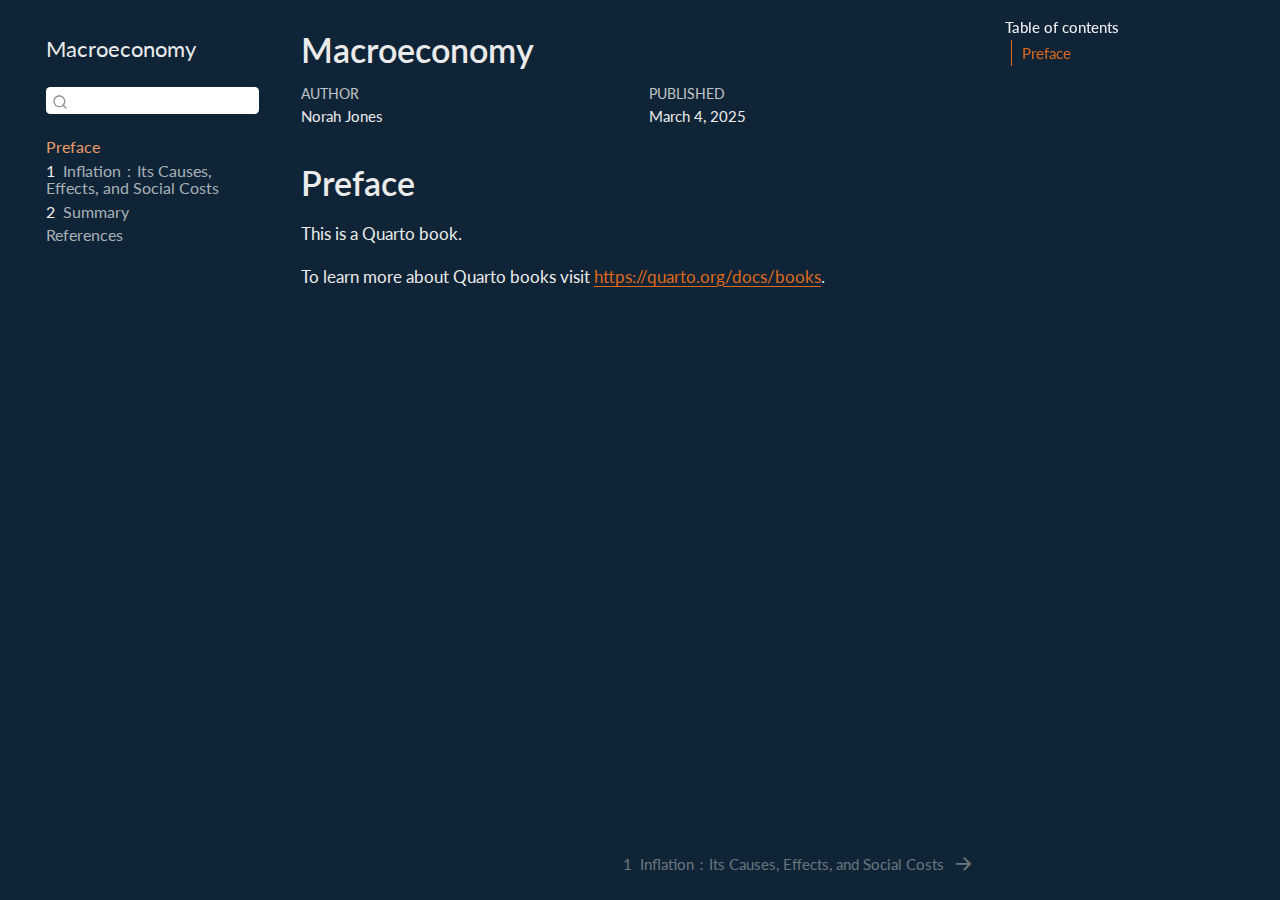
==== docs/index.html @ 6c6d7478 "2025-03-04" ====
<!DOCTYPE html>
<html xmlns="http://www.w3.org/1999/xhtml" lang="en" xml:lang="en"><head>

<meta charset="utf-8">
<meta name="generator" content="quarto-1.6.40">

<meta name="viewport" content="width=device-width, initial-scale=1.0, user-scalable=yes">

<meta name="author" content="Norah Jones">
<meta name="dcterms.date" content="2025-03-04">

<title>Macroeconomy</title>
<style>
code{white-space: pre-wrap;}
span.smallcaps{font-variant: small-caps;}
div.columns{display: flex; gap: min(4vw, 1.5em);}
div.column{flex: auto; overflow-x: auto;}
div.hanging-indent{margin-left: 1.5em; text-indent: -1.5em;}
ul.task-list{list-style: none;}
ul.task-list li input[type="checkbox"] {
  width: 0.8em;
  margin: 0 0.8em 0.2em -1em; /* quarto-specific, see https://github.com/quarto-dev/quarto-cli/issues/4556 */ 
  vertical-align: middle;
}
</style>


<script src="site_libs/quarto-nav/quarto-nav.js"></script>
<script src="site_libs/quarto-nav/headroom.min.js"></script>
<script src="site_libs/clipboard/clipboard.min.js"></script>
<script src="site_libs/quarto-search/autocomplete.umd.js"></script>
<script src="site_libs/quarto-search/fuse.min.js"></script>
<script src="site_libs/quarto-search/quarto-search.js"></script>
<meta name="quarto:offset" content="./">
<link href="./intro.html" rel="next">
<script src="site_libs/quarto-html/quarto.js"></script>
<script src="site_libs/quarto-html/popper.min.js"></script>
<script src="site_libs/quarto-html/tippy.umd.min.js"></script>
<script src="site_libs/quarto-html/anchor.min.js"></script>
<link href="site_libs/quarto-html/tippy.css" rel="stylesheet">
<link href="site_libs/quarto-html/quarto-syntax-highlighting-dark-8ea72dc5fed832574809a9c94082fbbb.css" rel="stylesheet" id="quarto-text-highlighting-styles">
<script src="site_libs/bootstrap/bootstrap.min.js"></script>
<link href="site_libs/bootstrap/bootstrap-icons.css" rel="stylesheet">
<link href="site_libs/bootstrap/bootstrap-e1132380c9e666ea8bafbb74da8850ab.min.css" rel="stylesheet" append-hash="true" id="quarto-bootstrap" data-mode="dark">
<script id="quarto-search-options" type="application/json">{
  "location": "sidebar",
  "copy-button": false,
  "collapse-after": 3,
  "panel-placement": "start",
  "type": "textbox",
  "limit": 50,
  "keyboard-shortcut": [
    "f",
    "/",
    "s"
  ],
  "show-item-context": false,
  "language": {
    "search-no-results-text": "No results",
    "search-matching-documents-text": "matching documents",
    "search-copy-link-title": "Copy link to search",
    "search-hide-matches-text": "Hide additional matches",
    "search-more-match-text": "more match in this document",
    "search-more-matches-text": "more matches in this document",
    "search-clear-button-title": "Clear",
    "search-text-placeholder": "",
    "search-detached-cancel-button-title": "Cancel",
    "search-submit-button-title": "Submit",
    "search-label": "Search"
  }
}</script>


</head>

<body class="nav-sidebar floating">

<div id="quarto-search-results"></div>
  <header id="quarto-header" class="headroom fixed-top">
  <nav class="quarto-secondary-nav">
    <div class="container-fluid d-flex">
      <button type="button" class="quarto-btn-toggle btn" data-bs-toggle="collapse" role="button" data-bs-target=".quarto-sidebar-collapse-item" aria-controls="quarto-sidebar" aria-expanded="false" aria-label="Toggle sidebar navigation" onclick="if (window.quartoToggleHeadroom) { window.quartoToggleHeadroom(); }">
        <i class="bi bi-layout-text-sidebar-reverse"></i>
      </button>
        <nav class="quarto-page-breadcrumbs" aria-label="breadcrumb"><ol class="breadcrumb"><li class="breadcrumb-item"><a href="./index.html">Preface</a></li></ol></nav>
        <a class="flex-grow-1" role="navigation" data-bs-toggle="collapse" data-bs-target=".quarto-sidebar-collapse-item" aria-controls="quarto-sidebar" aria-expanded="false" aria-label="Toggle sidebar navigation" onclick="if (window.quartoToggleHeadroom) { window.quartoToggleHeadroom(); }">      
        </a>
      <button type="button" class="btn quarto-search-button" aria-label="Search" onclick="window.quartoOpenSearch();">
        <i class="bi bi-search"></i>
      </button>
    </div>
  </nav>
</header>
<!-- content -->
<div id="quarto-content" class="quarto-container page-columns page-rows-contents page-layout-article">
<!-- sidebar -->
  <nav id="quarto-sidebar" class="sidebar collapse collapse-horizontal quarto-sidebar-collapse-item sidebar-navigation floating overflow-auto">
    <div class="pt-lg-2 mt-2 text-left sidebar-header">
    <div class="sidebar-title mb-0 py-0">
      <a href="./">Macroeconomy</a> 
    </div>
      </div>
        <div class="mt-2 flex-shrink-0 align-items-center">
        <div class="sidebar-search">
        <div id="quarto-search" class="" title="Search"></div>
        </div>
        </div>
    <div class="sidebar-menu-container"> 
    <ul class="list-unstyled mt-1">
        <li class="sidebar-item">
  <div class="sidebar-item-container"> 
  <a href="./index.html" class="sidebar-item-text sidebar-link active">
 <span class="menu-text">Preface</span></a>
  </div>
</li>
        <li class="sidebar-item">
  <div class="sidebar-item-container"> 
  <a href="./intro.html" class="sidebar-item-text sidebar-link">
 <span class="menu-text"><span class="chapter-number">1</span>&nbsp; <span class="chapter-title">Inflation：Its Causes, Effects, and Social Costs</span></span></a>
  </div>
</li>
        <li class="sidebar-item">
  <div class="sidebar-item-container"> 
  <a href="./summary.html" class="sidebar-item-text sidebar-link">
 <span class="menu-text"><span class="chapter-number">2</span>&nbsp; <span class="chapter-title">Summary</span></span></a>
  </div>
</li>
        <li class="sidebar-item">
  <div class="sidebar-item-container"> 
  <a href="./references.html" class="sidebar-item-text sidebar-link">
 <span class="menu-text">References</span></a>
  </div>
</li>
    </ul>
    </div>
</nav>
<div id="quarto-sidebar-glass" class="quarto-sidebar-collapse-item" data-bs-toggle="collapse" data-bs-target=".quarto-sidebar-collapse-item"></div>
<!-- margin-sidebar -->
    <div id="quarto-margin-sidebar" class="sidebar margin-sidebar">
        <nav id="TOC" role="doc-toc" class="toc-active">
    <h2 id="toc-title">Table of contents</h2>
   
  <ul>
  <li><a href="#preface" id="toc-preface" class="nav-link active" data-scroll-target="#preface">Preface</a></li>
  </ul>
</nav>
    </div>
<!-- main -->
<main class="content" id="quarto-document-content">

<header id="title-block-header" class="quarto-title-block default">
<div class="quarto-title">
<h1 class="title">Macroeconomy</h1>
</div>



<div class="quarto-title-meta">

    <div>
    <div class="quarto-title-meta-heading">Author</div>
    <div class="quarto-title-meta-contents">
             <p>Norah Jones </p>
          </div>
  </div>
    
    <div>
    <div class="quarto-title-meta-heading">Published</div>
    <div class="quarto-title-meta-contents">
      <p class="date">March 4, 2025</p>
    </div>
  </div>
  
    
  </div>
  


</header>


<section id="preface" class="level1 unnumbered">
<h1 class="unnumbered">Preface</h1>
<p>This is a Quarto book.</p>
<p>To learn more about Quarto books visit <a href="https://quarto.org/docs/books" class="uri">https://quarto.org/docs/books</a>.</p>


</section>

</main> <!-- /main -->
<script id="quarto-html-after-body" type="application/javascript">
window.document.addEventListener("DOMContentLoaded", function (event) {
  const toggleBodyColorMode = (bsSheetEl) => {
    const mode = bsSheetEl.getAttribute("data-mode");
    const bodyEl = window.document.querySelector("body");
    if (mode === "dark") {
      bodyEl.classList.add("quarto-dark");
      bodyEl.classList.remove("quarto-light");
    } else {
      bodyEl.classList.add("quarto-light");
      bodyEl.classList.remove("quarto-dark");
    }
  }
  const toggleBodyColorPrimary = () => {
    const bsSheetEl = window.document.querySelector("link#quarto-bootstrap");
    if (bsSheetEl) {
      toggleBodyColorMode(bsSheetEl);
    }
  }
  toggleBodyColorPrimary();  
  const icon = "";
  const anchorJS = new window.AnchorJS();
  anchorJS.options = {
    placement: 'right',
    icon: icon
  };
  anchorJS.add('.anchored');
  const isCodeAnnotation = (el) => {
    for (const clz of el.classList) {
      if (clz.startsWith('code-annotation-')) {                     
        return true;
      }
    }
    return false;
  }
  const onCopySuccess = function(e) {
    // button target
    const button = e.trigger;
    // don't keep focus
    button.blur();
    // flash "checked"
    button.classList.add('code-copy-button-checked');
    var currentTitle = button.getAttribute("title");
    button.setAttribute("title", "Copied!");
    let tooltip;
    if (window.bootstrap) {
      button.setAttribute("data-bs-toggle", "tooltip");
      button.setAttribute("data-bs-placement", "left");
      button.setAttribute("data-bs-title", "Copied!");
      tooltip = new bootstrap.Tooltip(button, 
        { trigger: "manual", 
          customClass: "code-copy-button-tooltip",
          offset: [0, -8]});
      tooltip.show();    
    }
    setTimeout(function() {
      if (tooltip) {
        tooltip.hide();
        button.removeAttribute("data-bs-title");
        button.removeAttribute("data-bs-toggle");
        button.removeAttribute("data-bs-placement");
      }
      button.setAttribute("title", currentTitle);
      button.classList.remove('code-copy-button-checked');
    }, 1000);
    // clear code selection
    e.clearSelection();
  }
  const getTextToCopy = function(trigger) {
      const codeEl = trigger.previousElementSibling.cloneNode(true);
      for (const childEl of codeEl.children) {
        if (isCodeAnnotation(childEl)) {
          childEl.remove();
        }
      }
      return codeEl.innerText;
  }
  const clipboard = new window.ClipboardJS('.code-copy-button:not([data-in-quarto-modal])', {
    text: getTextToCopy
  });
  clipboard.on('success', onCopySuccess);
  if (window.document.getElementById('quarto-embedded-source-code-modal')) {
    const clipboardModal = new window.ClipboardJS('.code-copy-button[data-in-quarto-modal]', {
      text: getTextToCopy,
      container: window.document.getElementById('quarto-embedded-source-code-modal')
    });
    clipboardModal.on('success', onCopySuccess);
  }
    var localhostRegex = new RegExp(/^(?:http|https):\/\/localhost\:?[0-9]*\//);
    var mailtoRegex = new RegExp(/^mailto:/);
      var filterRegex = new RegExp('/' + window.location.host + '/');
    var isInternal = (href) => {
        return filterRegex.test(href) || localhostRegex.test(href) || mailtoRegex.test(href);
    }
    // Inspect non-navigation links and adorn them if external
 	var links = window.document.querySelectorAll('a[href]:not(.nav-link):not(.navbar-brand):not(.toc-action):not(.sidebar-link):not(.sidebar-item-toggle):not(.pagination-link):not(.no-external):not([aria-hidden]):not(.dropdown-item):not(.quarto-navigation-tool):not(.about-link)');
    for (var i=0; i<links.length; i++) {
      const link = links[i];
      if (!isInternal(link.href)) {
        // undo the damage that might have been done by quarto-nav.js in the case of
        // links that we want to consider external
        if (link.dataset.originalHref !== undefined) {
          link.href = link.dataset.originalHref;
        }
      }
    }
  function tippyHover(el, contentFn, onTriggerFn, onUntriggerFn) {
    const config = {
      allowHTML: true,
      maxWidth: 500,
      delay: 100,
      arrow: false,
      appendTo: function(el) {
          return el.parentElement;
      },
      interactive: true,
      interactiveBorder: 10,
      theme: 'quarto',
      placement: 'bottom-start',
    };
    if (contentFn) {
      config.content = contentFn;
    }
    if (onTriggerFn) {
      config.onTrigger = onTriggerFn;
    }
    if (onUntriggerFn) {
      config.onUntrigger = onUntriggerFn;
    }
    window.tippy(el, config); 
  }
  const noterefs = window.document.querySelectorAll('a[role="doc-noteref"]');
  for (var i=0; i<noterefs.length; i++) {
    const ref = noterefs[i];
    tippyHover(ref, function() {
      // use id or data attribute instead here
      let href = ref.getAttribute('data-footnote-href') || ref.getAttribute('href');
      try { href = new URL(href).hash; } catch {}
      const id = href.replace(/^#\/?/, "");
      const note = window.document.getElementById(id);
      if (note) {
        return note.innerHTML;
      } else {
        return "";
      }
    });
  }
  const xrefs = window.document.querySelectorAll('a.quarto-xref');
  const processXRef = (id, note) => {
    // Strip column container classes
    const stripColumnClz = (el) => {
      el.classList.remove("page-full", "page-columns");
      if (el.children) {
        for (const child of el.children) {
          stripColumnClz(child);
        }
      }
    }
    stripColumnClz(note)
    if (id === null || id.startsWith('sec-')) {
      // Special case sections, only their first couple elements
      const container = document.createElement("div");
      if (note.children && note.children.length > 2) {
        container.appendChild(note.children[0].cloneNode(true));
        for (let i = 1; i < note.children.length; i++) {
          const child = note.children[i];
          if (child.tagName === "P" && child.innerText === "") {
            continue;
          } else {
            container.appendChild(child.cloneNode(true));
            break;
          }
        }
        if (window.Quarto?.typesetMath) {
          window.Quarto.typesetMath(container);
        }
        return container.innerHTML
      } else {
        if (window.Quarto?.typesetMath) {
          window.Quarto.typesetMath(note);
        }
        return note.innerHTML;
      }
    } else {
      // Remove any anchor links if they are present
      const anchorLink = note.querySelector('a.anchorjs-link');
      if (anchorLink) {
        anchorLink.remove();
      }
      if (window.Quarto?.typesetMath) {
        window.Quarto.typesetMath(note);
      }
      if (note.classList.contains("callout")) {
        return note.outerHTML;
      } else {
        return note.innerHTML;
      }
    }
  }
  for (var i=0; i<xrefs.length; i++) {
    const xref = xrefs[i];
    tippyHover(xref, undefined, function(instance) {
      instance.disable();
      let url = xref.getAttribute('href');
      let hash = undefined; 
      if (url.startsWith('#')) {
        hash = url;
      } else {
        try { hash = new URL(url).hash; } catch {}
      }
      if (hash) {
        const id = hash.replace(/^#\/?/, "");
        const note = window.document.getElementById(id);
        if (note !== null) {
          try {
            const html = processXRef(id, note.cloneNode(true));
            instance.setContent(html);
          } finally {
            instance.enable();
            instance.show();
          }
        } else {
          // See if we can fetch this
          fetch(url.split('#')[0])
          .then(res => res.text())
          .then(html => {
            const parser = new DOMParser();
            const htmlDoc = parser.parseFromString(html, "text/html");
            const note = htmlDoc.getElementById(id);
            if (note !== null) {
              const html = processXRef(id, note);
              instance.setContent(html);
            } 
          }).finally(() => {
            instance.enable();
            instance.show();
          });
        }
      } else {
        // See if we can fetch a full url (with no hash to target)
        // This is a special case and we should probably do some content thinning / targeting
        fetch(url)
        .then(res => res.text())
        .then(html => {
          const parser = new DOMParser();
          const htmlDoc = parser.parseFromString(html, "text/html");
          const note = htmlDoc.querySelector('main.content');
          if (note !== null) {
            // This should only happen for chapter cross references
            // (since there is no id in the URL)
            // remove the first header
            if (note.children.length > 0 && note.children[0].tagName === "HEADER") {
              note.children[0].remove();
            }
            const html = processXRef(null, note);
            instance.setContent(html);
          } 
        }).finally(() => {
          instance.enable();
          instance.show();
        });
      }
    }, function(instance) {
    });
  }
      let selectedAnnoteEl;
      const selectorForAnnotation = ( cell, annotation) => {
        let cellAttr = 'data-code-cell="' + cell + '"';
        let lineAttr = 'data-code-annotation="' +  annotation + '"';
        const selector = 'span[' + cellAttr + '][' + lineAttr + ']';
        return selector;
      }
      const selectCodeLines = (annoteEl) => {
        const doc = window.document;
        const targetCell = annoteEl.getAttribute("data-target-cell");
        const targetAnnotation = annoteEl.getAttribute("data-target-annotation");
        const annoteSpan = window.document.querySelector(selectorForAnnotation(targetCell, targetAnnotation));
        const lines = annoteSpan.getAttribute("data-code-lines").split(",");
        const lineIds = lines.map((line) => {
          return targetCell + "-" + line;
        })
        let top = null;
        let height = null;
        let parent = null;
        if (lineIds.length > 0) {
            //compute the position of the single el (top and bottom and make a div)
            const el = window.document.getElementById(lineIds[0]);
            top = el.offsetTop;
            height = el.offsetHeight;
            parent = el.parentElement.parentElement;
          if (lineIds.length > 1) {
            const lastEl = window.document.getElementById(lineIds[lineIds.length - 1]);
            const bottom = lastEl.offsetTop + lastEl.offsetHeight;
            height = bottom - top;
          }
          if (top !== null && height !== null && parent !== null) {
            // cook up a div (if necessary) and position it 
            let div = window.document.getElementById("code-annotation-line-highlight");
            if (div === null) {
              div = window.document.createElement("div");
              div.setAttribute("id", "code-annotation-line-highlight");
              div.style.position = 'absolute';
              parent.appendChild(div);
            }
            div.style.top = top - 2 + "px";
            div.style.height = height + 4 + "px";
            div.style.left = 0;
            let gutterDiv = window.document.getElementById("code-annotation-line-highlight-gutter");
            if (gutterDiv === null) {
              gutterDiv = window.document.createElement("div");
              gutterDiv.setAttribute("id", "code-annotation-line-highlight-gutter");
              gutterDiv.style.position = 'absolute';
              const codeCell = window.document.getElementById(targetCell);
              const gutter = codeCell.querySelector('.code-annotation-gutter');
              gutter.appendChild(gutterDiv);
            }
            gutterDiv.style.top = top - 2 + "px";
            gutterDiv.style.height = height + 4 + "px";
          }
          selectedAnnoteEl = annoteEl;
        }
      };
      const unselectCodeLines = () => {
        const elementsIds = ["code-annotation-line-highlight", "code-annotation-line-highlight-gutter"];
        elementsIds.forEach((elId) => {
          const div = window.document.getElementById(elId);
          if (div) {
            div.remove();
          }
        });
        selectedAnnoteEl = undefined;
      };
        // Handle positioning of the toggle
    window.addEventListener(
      "resize",
      throttle(() => {
        elRect = undefined;
        if (selectedAnnoteEl) {
          selectCodeLines(selectedAnnoteEl);
        }
      }, 10)
    );
    function throttle(fn, ms) {
    let throttle = false;
    let timer;
      return (...args) => {
        if(!throttle) { // first call gets through
            fn.apply(this, args);
            throttle = true;
        } else { // all the others get throttled
            if(timer) clearTimeout(timer); // cancel #2
            timer = setTimeout(() => {
              fn.apply(this, args);
              timer = throttle = false;
            }, ms);
        }
      };
    }
      // Attach click handler to the DT
      const annoteDls = window.document.querySelectorAll('dt[data-target-cell]');
      for (const annoteDlNode of annoteDls) {
        annoteDlNode.addEventListener('click', (event) => {
          const clickedEl = event.target;
          if (clickedEl !== selectedAnnoteEl) {
            unselectCodeLines();
            const activeEl = window.document.querySelector('dt[data-target-cell].code-annotation-active');
            if (activeEl) {
              activeEl.classList.remove('code-annotation-active');
            }
            selectCodeLines(clickedEl);
            clickedEl.classList.add('code-annotation-active');
          } else {
            // Unselect the line
            unselectCodeLines();
            clickedEl.classList.remove('code-annotation-active');
          }
        });
      }
  const findCites = (el) => {
    const parentEl = el.parentElement;
    if (parentEl) {
      const cites = parentEl.dataset.cites;
      if (cites) {
        return {
          el,
          cites: cites.split(' ')
        };
      } else {
        return findCites(el.parentElement)
      }
    } else {
      return undefined;
    }
  };
  var bibliorefs = window.document.querySelectorAll('a[role="doc-biblioref"]');
  for (var i=0; i<bibliorefs.length; i++) {
    const ref = bibliorefs[i];
    const citeInfo = findCites(ref);
    if (citeInfo) {
      tippyHover(citeInfo.el, function() {
        var popup = window.document.createElement('div');
        citeInfo.cites.forEach(function(cite) {
          var citeDiv = window.document.createElement('div');
          citeDiv.classList.add('hanging-indent');
          citeDiv.classList.add('csl-entry');
          var biblioDiv = window.document.getElementById('ref-' + cite);
          if (biblioDiv) {
            citeDiv.innerHTML = biblioDiv.innerHTML;
          }
          popup.appendChild(citeDiv);
        });
        return popup.innerHTML;
      });
    }
  }
});
</script>
<nav class="page-navigation">
  <div class="nav-page nav-page-previous">
  </div>
  <div class="nav-page nav-page-next">
      <a href="./intro.html" class="pagination-link" aria-label="Inflation：Its Causes, Effects, and Social Costs">
        <span class="nav-page-text"><span class="chapter-number">1</span>&nbsp; <span class="chapter-title">Inflation：Its Causes, Effects, and Social Costs</span></span> <i class="bi bi-arrow-right-short"></i>
      </a>
  </div>
</nav>
</div> <!-- /content -->




</body></html>
---- docs/site_libs/quarto-html/tippy.css ----
.tippy-box[data-animation=fade][data-state=hidden]{opacity:0}[data-tippy-root]{max-width:calc(100vw - 10px)}.tippy-box{position:relative;background-color:#333;color:#fff;border-radius:4px;font-size:14px;line-height:1.4;white-space:normal;outline:0;transition-property:transform,visibility,opacity}.tippy-box[data-placement^=top]>.tippy-arrow{bottom:0}.tippy-box[data-placement^=top]>.tippy-arrow:before{bottom:-7px;left:0;border-width:8px 8px 0;border-top-color:initial;transform-origin:center top}.tippy-box[data-placement^=bottom]>.tippy-arrow{top:0}.tippy-box[data-placement^=bottom]>.tippy-arrow:before{top:-7px;left:0;border-width:0 8px 8px;border-bottom-color:initial;transform-origin:center bottom}.tippy-box[data-placement^=left]>.tippy-arrow{right:0}.tippy-box[data-placement^=left]>.tippy-arrow:before{border-width:8px 0 8px 8px;border-left-color:initial;right:-7px;transform-origin:center left}.tippy-box[data-placement^=right]>.tippy-arrow{left:0}.tippy-box[data-placement^=right]>.tippy-arrow:before{left:-7px;border-width:8px 8px 8px 0;border-right-color:initial;transform-origin:center right}.tippy-box[data-inertia][data-state=visible]{transition-timing-function:cubic-bezier(.54,1.5,.38,1.11)}.tippy-arrow{width:16px;height:16px;color:#333}.tippy-arrow:before{content:"";position:absolute;border-color:transparent;border-style:solid}.tippy-content{position:relative;padding:5px 9px;z-index:1}
---- docs/site_libs/quarto-html/quarto-syntax-highlighting-dark-8ea72dc5fed832574809a9c94082fbbb.css ----
/* quarto syntax highlight colors */
:root {
  --quarto-hl-al-color: #f07178;
  --quarto-hl-an-color: #d4d0ab;
  --quarto-hl-at-color: #00e0e0;
  --quarto-hl-bn-color: #d4d0ab;
  --quarto-hl-bu-color: #abe338;
  --quarto-hl-ch-color: #abe338;
  --quarto-hl-co-color: #f8f8f2;
  --quarto-hl-cv-color: #ffd700;
  --quarto-hl-cn-color: #ffd700;
  --quarto-hl-cf-color: #ffa07a;
  --quarto-hl-dt-color: #ffa07a;
  --quarto-hl-dv-color: #d4d0ab;
  --quarto-hl-do-color: #f8f8f2;
  --quarto-hl-er-color: #f07178;
  --quarto-hl-ex-color: #00e0e0;
  --quarto-hl-fl-color: #d4d0ab;
  --quarto-hl-fu-color: #ffa07a;
  --quarto-hl-im-color: #abe338;
  --quarto-hl-in-color: #d4d0ab;
  --quarto-hl-kw-color: #ffa07a;
  --quarto-hl-op-color: #ffa07a;
  --quarto-hl-ot-color: #00e0e0;
  --quarto-hl-pp-color: #dcc6e0;
  --quarto-hl-re-color: #00e0e0;
  --quarto-hl-sc-color: #abe338;
  --quarto-hl-ss-color: #abe338;
  --quarto-hl-st-color: #abe338;
  --quarto-hl-va-color: #00e0e0;
  --quarto-hl-vs-color: #abe338;
  --quarto-hl-wa-color: #dcc6e0;
}

/* other quarto variables */
:root {
  --quarto-font-monospace: SFMono-Regular, Menlo, Monaco, Consolas, "Liberation Mono", "Courier New", monospace;
}

code span.al {
  background-color: #2a0f15;
  font-weight: bold;
  color: #f07178;
}

code span.an {
  color: #d4d0ab;
}

code span.at {
  color: #00e0e0;
}

code span.bn {
  color: #d4d0ab;
}

code span.bu {
  color: #abe338;
}

code span.ch {
  color: #abe338;
}

code span.co {
  font-style: italic;
  color: #f8f8f2;
}

code span.cv {
  color: #ffd700;
}

code span.cn {
  color: #ffd700;
}

code span.cf {
  font-weight: bold;
  color: #ffa07a;
}

code span.dt {
  color: #ffa07a;
}

code span.dv {
  color: #d4d0ab;
}

code span.do {
  color: #f8f8f2;
}

code span.er {
  color: #f07178;
  text-decoration: underline;
}

code span.ex {
  font-weight: bold;
  color: #00e0e0;
}

code span.fl {
  color: #d4d0ab;
}

code span.fu {
  color: #ffa07a;
}

code span.im {
  color: #abe338;
}

code span.in {
  color: #d4d0ab;
}

code span.kw {
  font-weight: bold;
  color: #ffa07a;
}

pre > code.sourceCode > span {
  color: #f8f8f2;
}

code span {
  color: #f8f8f2;
}

code.sourceCode > span {
  color: #f8f8f2;
}

div.sourceCode,
div.sourceCode pre.sourceCode {
  color: #f8f8f2;
}

code span.op {
  color: #ffa07a;
}

code span.ot {
  color: #00e0e0;
}

code span.pp {
  color: #dcc6e0;
}

code span.re {
  background-color: #f8f8f2;
  color: #00e0e0;
}

code span.sc {
  color: #abe338;
}

code span.ss {
  color: #abe338;
}

code span.st {
  color: #abe338;
}

code span.va {
  color: #00e0e0;
}

code span.vs {
  color: #abe338;
}

code span.wa {
  color: #dcc6e0;
}

.prevent-inlining {
  content: "</";
}

/*# sourceMappingURL=74548907a2aa49896d8738a3cf5e8124.css.map */
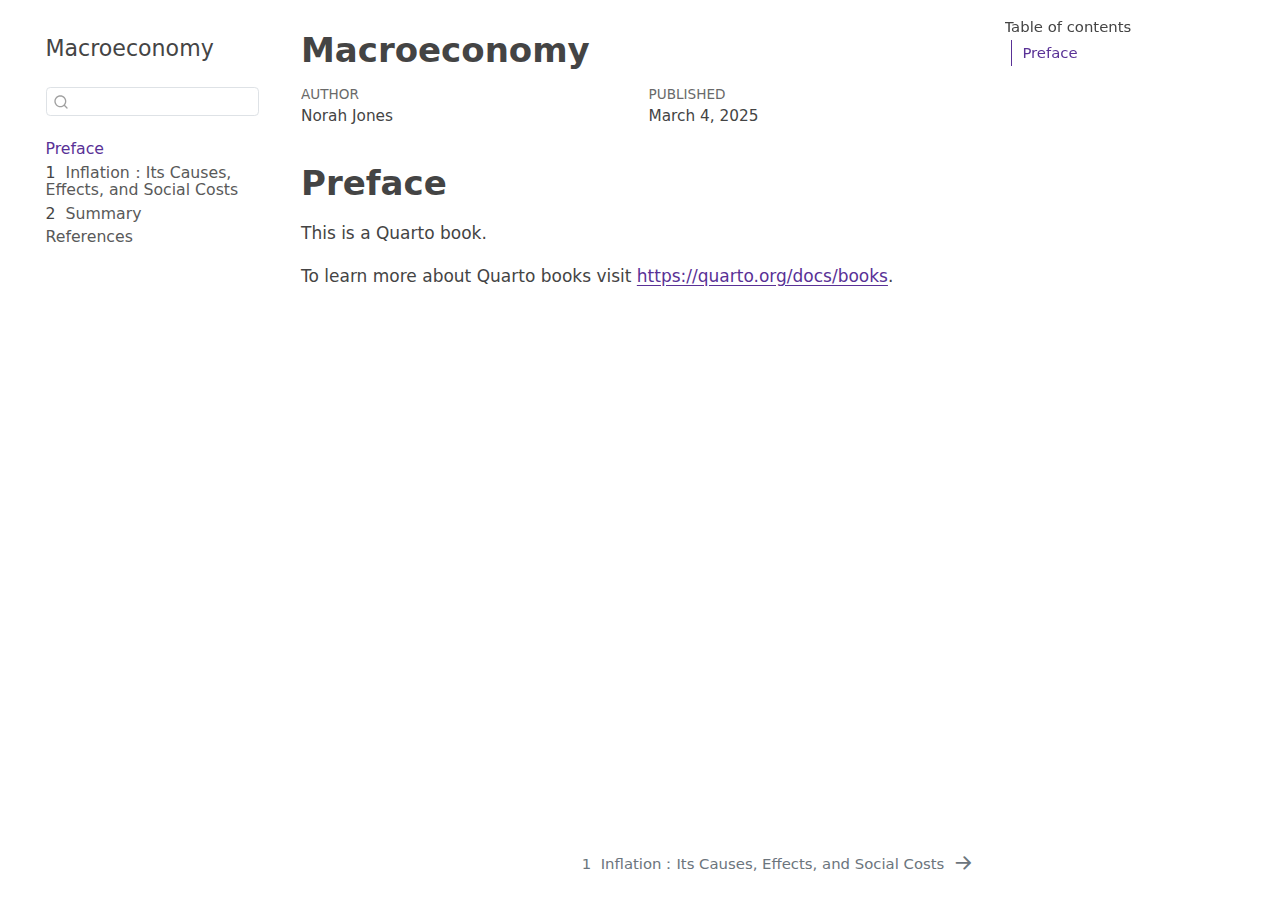
==== commit 13d0a9cc: "2025-03-04" ====
--- a/docs/index.html
+++ b/docs/index.html
@@ -38,10 +38,10 @@
 <script src="site_libs/quarto-html/tippy.umd.min.js"></script>
 <script src="site_libs/quarto-html/anchor.min.js"></script>
 <link href="site_libs/quarto-html/tippy.css" rel="stylesheet">
-<link href="site_libs/quarto-html/quarto-syntax-highlighting-dark-8ea72dc5fed832574809a9c94082fbbb.css" rel="stylesheet" id="quarto-text-highlighting-styles">
+<link href="site_libs/quarto-html/quarto-syntax-highlighting-549806ee2085284f45b00abea8c6df48.css" rel="stylesheet" id="quarto-text-highlighting-styles">
 <script src="site_libs/bootstrap/bootstrap.min.js"></script>
 <link href="site_libs/bootstrap/bootstrap-icons.css" rel="stylesheet">
-<link href="site_libs/bootstrap/bootstrap-e1132380c9e666ea8bafbb74da8850ab.min.css" rel="stylesheet" append-hash="true" id="quarto-bootstrap" data-mode="dark">
+<link href="site_libs/bootstrap/bootstrap-8d5259c4e08250750d1276df5f776632.min.css" rel="stylesheet" append-hash="true" id="quarto-bootstrap" data-mode="light">
 <script id="quarto-search-options" type="application/json">{
   "location": "sidebar",
   "copy-button": false,
--- a/docs/site_libs/quarto-html/quarto-syntax-highlighting-549806ee2085284f45b00abea8c6df48.css
+++ b/docs/site_libs/quarto-html/quarto-syntax-highlighting-549806ee2085284f45b00abea8c6df48.css
@@ -0,0 +1,205 @@
+/* quarto syntax highlight colors */
+:root {
+  --quarto-hl-ot-color: #003B4F;
+  --quarto-hl-at-color: #657422;
+  --quarto-hl-ss-color: #20794D;
+  --quarto-hl-an-color: #5E5E5E;
+  --quarto-hl-fu-color: #4758AB;
+  --quarto-hl-st-color: #20794D;
+  --quarto-hl-cf-color: #003B4F;
+  --quarto-hl-op-color: #5E5E5E;
+  --quarto-hl-er-color: #AD0000;
+  --quarto-hl-bn-color: #AD0000;
+  --quarto-hl-al-color: #AD0000;
+  --quarto-hl-va-color: #111111;
+  --quarto-hl-bu-color: inherit;
+  --quarto-hl-ex-color: inherit;
+  --quarto-hl-pp-color: #AD0000;
+  --quarto-hl-in-color: #5E5E5E;
+  --quarto-hl-vs-color: #20794D;
+  --quarto-hl-wa-color: #5E5E5E;
+  --quarto-hl-do-color: #5E5E5E;
+  --quarto-hl-im-color: #00769E;
+  --quarto-hl-ch-color: #20794D;
+  --quarto-hl-dt-color: #AD0000;
+  --quarto-hl-fl-color: #AD0000;
+  --quarto-hl-co-color: #5E5E5E;
+  --quarto-hl-cv-color: #5E5E5E;
+  --quarto-hl-cn-color: #8f5902;
+  --quarto-hl-sc-color: #5E5E5E;
+  --quarto-hl-dv-color: #AD0000;
+  --quarto-hl-kw-color: #003B4F;
+}
+
+/* other quarto variables */
+:root {
+  --quarto-font-monospace: SFMono-Regular, Menlo, Monaco, Consolas, "Liberation Mono", "Courier New", monospace;
+}
+
+pre > code.sourceCode > span {
+  color: #003B4F;
+}
+
+code span {
+  color: #003B4F;
+}
+
+code.sourceCode > span {
+  color: #003B4F;
+}
+
+div.sourceCode,
+div.sourceCode pre.sourceCode {
+  color: #003B4F;
+}
+
+code span.ot {
+  color: #003B4F;
+  font-style: inherit;
+}
+
+code span.at {
+  color: #657422;
+  font-style: inherit;
+}
+
+code span.ss {
+  color: #20794D;
+  font-style: inherit;
+}
+
+code span.an {
+  color: #5E5E5E;
+  font-style: inherit;
+}
+
+code span.fu {
+  color: #4758AB;
+  font-style: inherit;
+}
+
+code span.st {
+  color: #20794D;
+  font-style: inherit;
+}
+
+code span.cf {
+  color: #003B4F;
+  font-weight: bold;
+  font-style: inherit;
+}
+
+code span.op {
+  color: #5E5E5E;
+  font-style: inherit;
+}
+
+code span.er {
+  color: #AD0000;
+  font-style: inherit;
+}
+
+code span.bn {
+  color: #AD0000;
+  font-style: inherit;
+}
+
+code span.al {
+  color: #AD0000;
+  font-style: inherit;
+}
+
+code span.va {
+  color: #111111;
+  font-style: inherit;
+}
+
+code span.bu {
+  font-style: inherit;
+}
+
+code span.ex {
+  font-style: inherit;
+}
+
+code span.pp {
+  color: #AD0000;
+  font-style: inherit;
+}
+
+code span.in {
+  color: #5E5E5E;
+  font-style: inherit;
+}
+
+code span.vs {
+  color: #20794D;
+  font-style: inherit;
+}
+
+code span.wa {
+  color: #5E5E5E;
+  font-style: italic;
+}
+
+code span.do {
+  color: #5E5E5E;
+  font-style: italic;
+}
+
+code span.im {
+  color: #00769E;
+  font-style: inherit;
+}
+
+code span.ch {
+  color: #20794D;
+  font-style: inherit;
+}
+
+code span.dt {
+  color: #AD0000;
+  font-style: inherit;
+}
+
+code span.fl {
+  color: #AD0000;
+  font-style: inherit;
+}
+
+code span.co {
+  color: #5E5E5E;
+  font-style: inherit;
+}
+
+code span.cv {
+  color: #5E5E5E;
+  font-style: italic;
+}
+
+code span.cn {
+  color: #8f5902;
+  font-style: inherit;
+}
+
+code span.sc {
+  color: #5E5E5E;
+  font-style: inherit;
+}
+
+code span.dv {
+  color: #AD0000;
+  font-style: inherit;
+}
+
+code span.kw {
+  color: #003B4F;
+  font-weight: bold;
+  font-style: inherit;
+}
+
+.prevent-inlining {
+  content: "</";
+}
+
+/*# sourceMappingURL=ae99138f4fbc2fb4c9f5e5cd69c22459.css.map */
